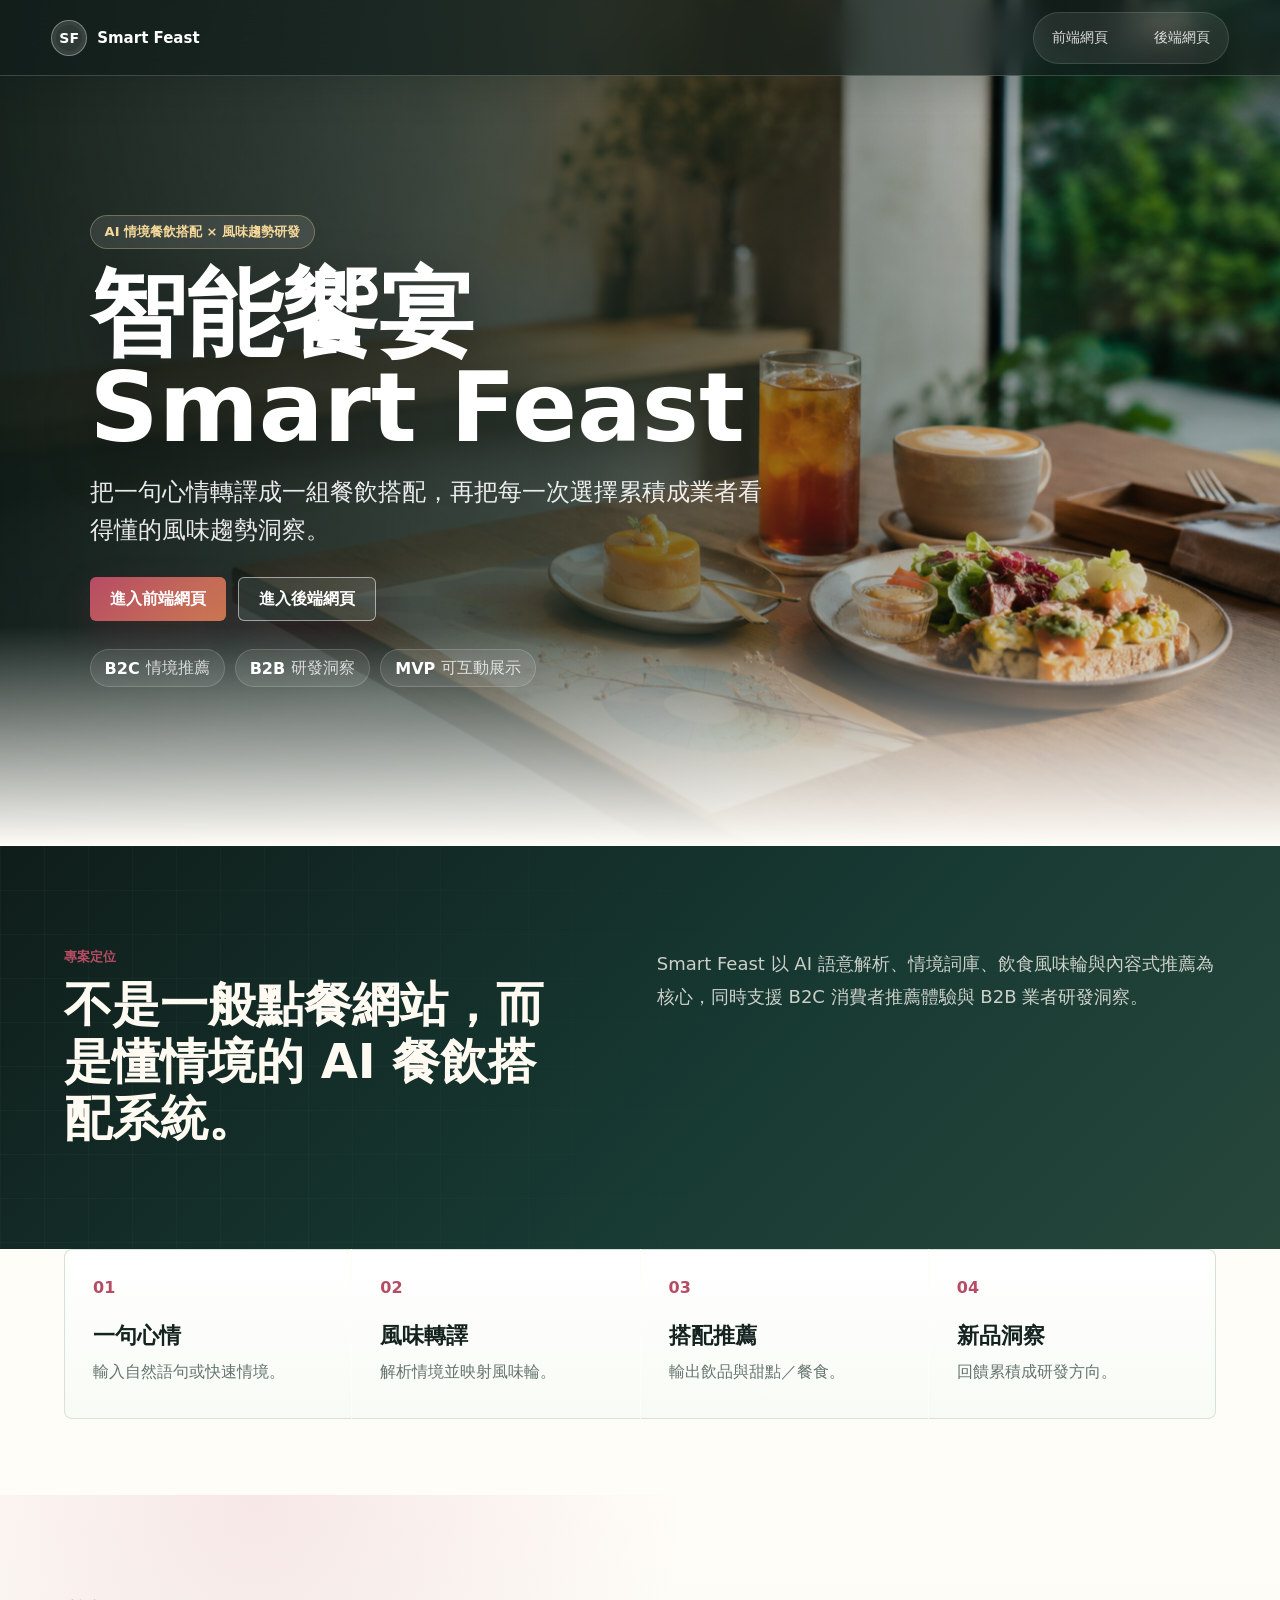
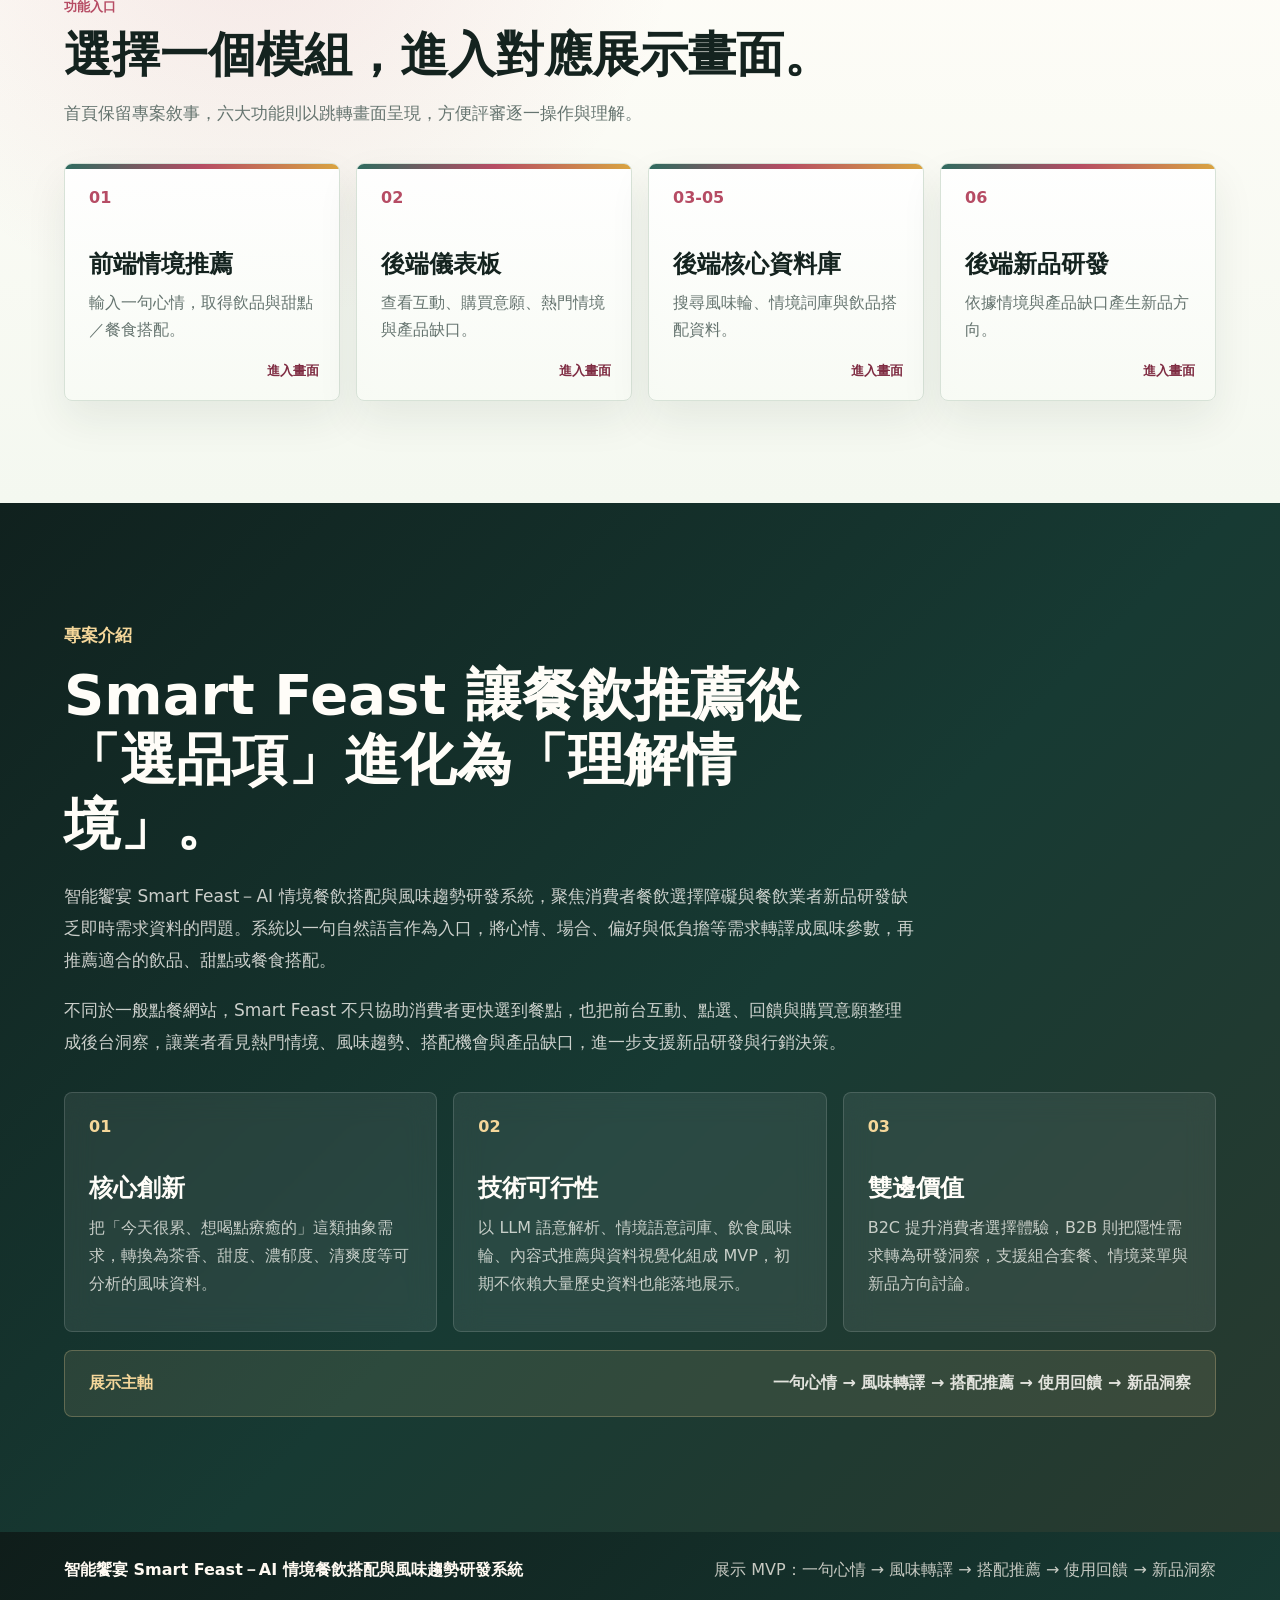
==== index.html @ aaa74ed8 "Build Smart Feast competition MVP" ====
<!doctype html>
<html lang="zh-Hant">
  <head>
    <meta charset="utf-8" />
    <meta name="viewport" content="width=device-width, initial-scale=1" />
    <title>智能饗宴 Smart Feast－AI 情境餐飲搭配與風味趨勢研發系統</title>
    <link rel="stylesheet" href="./styles.css" />
  </head>
  <body>
    <header class="site-header">
      <a class="brand" href="./index.html" aria-label="Smart Feast 首頁">
        <span class="brand-mark">SF</span>
        <span>Smart Feast</span>
      </a>
      <nav aria-label="主要導覽">
        <a href="./frontend.html">前端網頁</a>
        <a href="./backend.html">後端網頁</a>
      </nav>
    </header>

    <main id="top">
      <section class="hero" aria-label="智能饗宴介紹">
        <img class="hero-image" src="./smart-feast-hero.png" alt="咖啡廳桌面上的飲品、甜點與餐食搭配" />
        <div class="hero-shade"></div>
        <div class="hero-content">
          <p class="eyebrow">AI 情境餐飲搭配 × 風味趨勢研發</p>
          <h1>智能饗宴 Smart Feast</h1>
          <p class="hero-subtitle">把一句心情轉譯成一組餐飲搭配，再把每一次選擇累積成業者看得懂的風味趨勢洞察。</p>
          <div class="hero-actions">
            <a class="primary-action" href="./frontend.html">進入前端網頁</a>
            <a class="secondary-action" href="./backend.html">進入後端網頁</a>
          </div>
          <div class="hero-proof" aria-label="系統重點">
            <span><strong>B2C</strong> 情境推薦</span>
            <span><strong>B2B</strong> 研發洞察</span>
            <span><strong>MVP</strong> 可互動展示</span>
          </div>
        </div>
      </section>

      <section class="intro-band" aria-label="系統定位">
        <div>
          <p class="section-kicker">專案定位</p>
          <h2>不是一般點餐網站，而是懂情境的 AI 餐飲搭配系統。</h2>
        </div>
        <p>Smart Feast 以 AI 語意解析、情境詞庫、飲食風味輪與內容式推薦為核心，同時支援 B2C 消費者推薦體驗與 B2B 業者研發洞察。</p>
      </section>

      <section class="flow-band" aria-label="Smart Feast 系統流程">
        <div class="flow-step"><span>01</span><strong>一句心情</strong><p>輸入自然語句或快速情境。</p></div>
        <div class="flow-step"><span>02</span><strong>風味轉譯</strong><p>解析情境並映射風味輪。</p></div>
        <div class="flow-step"><span>03</span><strong>搭配推薦</strong><p>輸出飲品與甜點／餐食。</p></div>
        <div class="flow-step"><span>04</span><strong>新品洞察</strong><p>回饋累積成研發方向。</p></div>
      </section>

      <section class="feature-gateway" aria-label="功能跳轉入口">
        <div class="section-heading">
          <p class="section-kicker">功能入口</p>
          <h2>選擇一個模組，進入對應展示畫面。</h2>
          <p class="section-desc">首頁保留專案敘事，六大功能則以跳轉畫面呈現，方便評審逐一操作與理解。</p>
        </div>
        <div class="gateway-grid">
          <a href="./frontend.html"><span>01</span><strong>前端情境推薦</strong><p>輸入一句心情，取得飲品與甜點／餐食搭配。</p></a>
          <a href="./backend.html#dashboard"><span>02</span><strong>後端儀表板</strong><p>查看互動、購買意願、熱門情境與產品缺口。</p></a>
          <a href="./backend.html#databases"><span>03-05</span><strong>後端核心資料庫</strong><p>搜尋風味輪、情境詞庫與飲品搭配資料。</p></a>
          <a href="./backend.html#innovation"><span>06</span><strong>後端新品研發</strong><p>依據情境與產品缺口產生新品方向。</p></a>
        </div>
      </section>

      <section class="homepage-introduction" aria-label="專案完整介紹">
        <div class="intro-copy">
          <p class="section-kicker">專案介紹</p>
          <h2>Smart Feast 讓餐飲推薦從「選品項」進化為「理解情境」。</h2>
          <p>智能饗宴 Smart Feast－AI 情境餐飲搭配與風味趨勢研發系統，聚焦消費者餐飲選擇障礙與餐飲業者新品研發缺乏即時需求資料的問題。系統以一句自然語言作為入口，將心情、場合、偏好與低負擔等需求轉譯成風味參數，再推薦適合的飲品、甜點或餐食搭配。</p>
          <p>不同於一般點餐網站，Smart Feast 不只協助消費者更快選到餐點，也把前台互動、點選、回饋與購買意願整理成後台洞察，讓業者看見熱門情境、風味趨勢、搭配機會與產品缺口，進一步支援新品研發與行銷決策。</p>
        </div>

        <div class="intro-detail-grid">
          <article>
            <span>01</span>
            <h3>核心創新</h3>
            <p>把「今天很累、想喝點療癒的」這類抽象需求，轉換為茶香、甜度、濃郁度、清爽度等可分析的風味資料。</p>
          </article>
          <article>
            <span>02</span>
            <h3>技術可行性</h3>
            <p>以 LLM 語意解析、情境語意詞庫、飲食風味輪、內容式推薦與資料視覺化組成 MVP，初期不依賴大量歷史資料也能落地展示。</p>
          </article>
          <article>
            <span>03</span>
            <h3>雙邊價值</h3>
            <p>B2C 提升消費者選擇體驗，B2B 則把隱性需求轉為研發洞察，支援組合套餐、情境菜單與新品方向討論。</p>
          </article>
        </div>

        <div class="closing-statement">
          <strong>展示主軸</strong>
          <p>一句心情 → 風味轉譯 → 搭配推薦 → 使用回饋 → 新品洞察</p>
        </div>
      </section>

      <section id="frontdesk" class="workspace-section screen-section" data-screen="frontdesk" aria-labelledby="frontdesk-title">
        <a class="back-home" href="#top" data-screen-link="home">返回首頁</a>
        <div class="section-heading">
          <p class="section-kicker">一、前台介面規劃</p>
          <h2 id="frontdesk-title">輸入情境，取得可調整的飲品 × 甜點／餐食推薦。</h2>
          <p class="section-desc">此區模擬消費者前台，可輸入任意情境，也可點選常見情境按鈕，系統會即時更新推薦、標籤與風味參數。</p>
        </div>

        <div class="frontdesk-layout">
          <div class="input-panel">
            <label for="mood-input">今天的情境或心情</label>
            <textarea id="mood-input" rows="5">今天壓力很大，想喝點療癒但不要太甜的。</textarea>

            <div class="quick-prompts" aria-label="快速情境">
              <button type="button" data-prompt="今天很累，想喝點療癒的。">療癒</button>
              <button type="button" data-prompt="下午需要提神，但不想太厚重。">提神</button>
              <button type="button" data-prompt="明天要約會，想找有氣氛的甜點飲料。">約會</button>
              <button type="button" data-prompt="想犒賞自己，想要有儀式感的搭配。">犒賞</button>
              <button type="button" data-prompt="今天想吃低負擔、清爽一點的組合。">低負擔</button>
            </div>

            <button class="run-button" type="button" id="analyze-button">AI 風味轉譯與推薦</button>
          </div>

          <div class="analysis-panel" aria-live="polite">
            <div class="analysis-header">
              <div>
                <p class="muted-label">AI 解析結果</p>
                <h3 id="recommendation-title">療癒低負擔組合</h3>
              </div>
              <span id="confidence-pill" class="confidence-pill">匹配度 92%</span>
            </div>

            <div id="tag-output" class="tag-output"></div>

            <div class="recommendation-grid">
              <article class="recommendation-item">
                <p>飲品</p>
                <h4 id="drink-name">桂花烏龍拿鐵</h4>
                <span id="drink-note">茶香柔和、奶香中等，帶有安定感。</span>
              </article>
              <article class="recommendation-item">
                <p>甜點／餐食</p>
                <h4 id="food-name">蜂蜜檸檬磅蛋糕</h4>
                <span id="food-note">酸甜收尾，降低厚重感。</span>
              </article>
            </div>

            <div class="signature-layout">
              <div class="flavor-wheel-visual" id="flavor-wheel-visual" aria-label="風味輪視覺化">
                <div class="wheel-core">
                  <strong>Flavor</strong>
                  <span>Wheel</span>
                </div>
              </div>
              <p class="signature-copy">風味輪會依據推薦結果同步更新，協助評審快速理解「抽象情境」如何被轉成可計算的味覺參數。</p>
            </div>

            <div class="flavor-meter" aria-label="風味參數">
              <div><span>甜度</span><meter id="sweet-meter" min="0" max="100" value="46"></meter></div>
              <div><span>酸度</span><meter id="acid-meter" min="0" max="100" value="38"></meter></div>
              <div><span>濃郁</span><meter id="rich-meter" min="0" max="100" value="52"></meter></div>
              <div><span>清爽</span><meter id="fresh-meter" min="0" max="100" value="64"></meter></div>
              <div><span>茶香</span><meter id="tea-meter" min="0" max="100" value="76"></meter></div>
            </div>

            <p id="recommendation-reason" class="reason-text">系統判斷語句中包含壓力、療癒與低甜需求，因此選擇茶香明顯、甜度中低且收尾清爽的搭配。</p>

            <div class="feedback-row" aria-label="使用者回饋">
              <button type="button" data-feedback="like">喜歡</button>
              <button type="button" data-feedback="less-sweet">太甜</button>
              <button type="button" data-feedback="lighter">想更清爽</button>
              <button type="button" data-feedback="buy">願意購買</button>
            </div>
          </div>
        </div>
      </section>

      <section id="dashboard" class="workspace-section dashboard-section screen-section" data-screen="dashboard" aria-labelledby="dashboard-title">
        <a class="back-home" href="#top" data-screen-link="home">返回首頁</a>
        <div class="section-heading">
          <p class="section-kicker">二、後台儀表板規劃</p>
          <h2 id="dashboard-title">將前台互動轉為情境趨勢、風味偏好與搭配洞察。</h2>
          <p class="section-desc">前台點選與回饋會回流到後台，形成業者可讀的情境需求、熱門搭配與產品缺口。</p>
        </div>

        <div class="dashboard-layout">
          <div class="metric-strip" aria-label="後台指標">
            <div>
              <span>今日互動</span>
              <strong id="metric-interactions">128</strong>
            </div>
            <div>
              <span>購買意願</span>
              <strong id="metric-intent">63%</strong>
            </div>
            <div>
              <span>最高情境</span>
              <strong id="metric-context">療癒</strong>
            </div>
            <div>
              <span>產品缺口</span>
              <strong id="metric-gap">低甜茶香</strong>
            </div>
          </div>

          <div class="chart-panel">
            <div class="panel-heading">
              <h3>情境需求分布</h3>
              <select id="dashboard-filter" aria-label="切換儀表板資料">
                <option value="today">今日</option>
                <option value="week">本週</option>
                <option value="mvp">MVP 測試</option>
              </select>
            </div>
            <div id="context-bars" class="bar-chart"></div>
          </div>

          <div class="chart-panel">
            <div class="panel-heading">
              <h3>熱門搭配排行</h3>
              <span class="muted-label">依點選與購買意願排序</span>
            </div>
            <ol id="pairing-ranking" class="ranking-list"></ol>
          </div>
        </div>
      </section>

      <section id="databases" class="workspace-section screen-section" data-screen="databases" aria-labelledby="database-title">
        <a class="back-home" href="#top" data-screen-link="home">返回首頁</a>
        <div class="section-heading">
          <p class="section-kicker">三至五、核心資料庫</p>
          <h2 id="database-title">風味輪、情境詞庫與搭配資料庫可被查詢、篩選與連動。</h2>
          <p class="section-desc">資料庫以 MVP 可落地為前提，先用標籤、詞庫與內容式規則完成推薦，再逐步擴充為更完整的資料分析系統。</p>
        </div>

        <div class="database-toolbar">
          <input id="database-search" type="search" placeholder="搜尋：療癒、茶香、低負擔、桂花..." />
          <div class="tab-list" role="tablist" aria-label="資料庫切換">
            <button type="button" role="tab" aria-selected="true" data-tab="flavor">飲食風味輪</button>
            <button type="button" role="tab" aria-selected="false" data-tab="lexicon">情境語意詞庫</button>
            <button type="button" role="tab" aria-selected="false" data-tab="pairings">飲品 × 甜點餐食</button>
          </div>
        </div>

        <div id="database-output" class="database-grid"></div>
      </section>

      <section id="innovation" class="workspace-section innovation-section screen-section" data-screen="innovation" aria-labelledby="innovation-title">
        <a class="back-home" href="#top" data-screen-link="home">返回首頁</a>
        <div class="section-heading">
          <p class="section-kicker">六、新品研發建議模組</p>
          <h2 id="innovation-title">依據高頻情境與產品缺口，產出可討論的新品方向。</h2>
          <p class="section-desc">此模組將「消費者想要什麼」轉成業者可執行的新品概念、搭配邏輯與測試重點。</p>
        </div>

        <div class="innovation-layout">
          <div class="generator-panel">
            <label for="innovation-context">選擇研發情境</label>
            <select id="innovation-context">
              <option value="療癒">療癒</option>
              <option value="提神">提神</option>
              <option value="約會">約會</option>
              <option value="低負擔">低負擔</option>
              <option value="犒賞">犒賞</option>
            </select>

            <label for="innovation-gap">觀察到的產品缺口</label>
            <select id="innovation-gap">
              <option value="低甜茶香">低甜茶香</option>
              <option value="清爽乳香">清爽乳香</option>
              <option value="酸甜提神">酸甜提神</option>
              <option value="高儀式感甜點">高儀式感甜點</option>
            </select>

            <button class="run-button" type="button" id="generate-idea">產生新品研發建議</button>
          </div>

          <article class="idea-panel" aria-live="polite">
            <p class="muted-label">建議方向</p>
            <h3 id="idea-title">桂花青檸烏龍氣泡飲 × 蜂蜜米香塔</h3>
            <p id="idea-summary">針對「療癒但低負擔」需求，設計茶香明確、甜度較低、尾韻清爽的飲品與輕甜點組合。</p>
            <ul id="idea-points"></ul>
          </article>
        </div>
      </section>
    </main>

    <footer class="site-footer">
      <strong>智能饗宴 Smart Feast－AI 情境餐飲搭配與風味趨勢研發系統</strong>
      <span>展示 MVP：一句心情 → 風味轉譯 → 搭配推薦 → 使用回饋 → 新品洞察</span>
    </footer>

    <script src="./app.js"></script>
  </body>
</html>
---- styles.css ----
:root {
  color-scheme: light;
  --ink: #241c18;
  --muted: #786b60;
  --soft: #f7f2ea;
  --paper: #fffaf2;
  --line: #ded2c4;
  --accent: #b85d2a;
  --accent-dark: #7b351b;
  --green: #516b4a;
  --gold: #d29d43;
  --shadow: 0 18px 50px rgba(51, 32, 18, 0.12);
  font-family: "Noto Sans TC", "PingFang TC", "Microsoft JhengHei", system-ui, sans-serif;
}

* {
  box-sizing: border-box;
}

html {
  scroll-behavior: smooth;
}

body {
  margin: 0;
  color: var(--ink);
  background: #fffaf4;
}

button,
textarea,
input,
select {
  font: inherit;
}

button,
a {
  -webkit-tap-highlight-color: transparent;
}

.site-header {
  position: fixed;
  top: 0;
  left: 0;
  right: 0;
  z-index: 20;
  display: flex;
  align-items: center;
  justify-content: space-between;
  height: 72px;
  padding: 0 clamp(20px, 4vw, 56px);
  background: rgba(36, 28, 24, 0.42);
  color: #fff;
  backdrop-filter: blur(16px);
}

.brand {
  display: inline-flex;
  align-items: center;
  gap: 10px;
  color: #fff;
  text-decoration: none;
  font-weight: 800;
}

.brand-mark {
  display: grid;
  place-items: center;
  width: 36px;
  height: 36px;
  border: 1px solid rgba(255, 255, 255, 0.46);
  border-radius: 50%;
  font-size: 14px;
  letter-spacing: 0;
}

nav {
  display: flex;
  align-items: center;
  gap: clamp(14px, 2vw, 28px);
}

nav a {
  color: rgba(255, 255, 255, 0.84);
  font-size: 14px;
  text-decoration: none;
}

nav a:hover {
  color: #fff;
}

.hero {
  position: relative;
  min-height: 100svh;
  display: flex;
  align-items: center;
  overflow: hidden;
}

.hero-image {
  position: absolute;
  inset: 0;
  width: 100%;
  height: 100%;
  object-fit: cover;
  transform: scale(1.02);
  animation: heroIn 1100ms ease-out both;
}

.hero-shade {
  position: absolute;
  inset: 0;
  background:
    linear-gradient(90deg, rgba(31, 22, 16, 0.82) 0%, rgba(31, 22, 16, 0.62) 38%, rgba(31, 22, 16, 0.14) 76%),
    linear-gradient(0deg, rgba(31, 22, 16, 0.18), rgba(31, 22, 16, 0.18));
}

.hero-content {
  position: relative;
  width: min(720px, calc(100% - 40px));
  margin-left: clamp(20px, 7vw, 96px);
  padding-top: 56px;
  color: #fff;
  animation: contentRise 800ms 160ms ease-out both;
}

.eyebrow,
.section-kicker,
.muted-label {
  margin: 0;
  color: var(--accent);
  font-size: 13px;
  font-weight: 800;
  letter-spacing: 0;
}

.hero .eyebrow {
  color: #f0c078;
}

h1,
h2,
h3,
h4,
p {
  margin-top: 0;
}

h1 {
  margin-bottom: 18px;
  font-size: clamp(48px, 8vw, 96px);
  line-height: 0.98;
  letter-spacing: 0;
}

.hero-subtitle {
  max-width: 620px;
  margin-bottom: 28px;
  color: rgba(255, 255, 255, 0.88);
  font-size: clamp(18px, 2.1vw, 24px);
  line-height: 1.6;
}

.hero-actions,
.feedback-row,
.quick-prompts {
  display: flex;
  flex-wrap: wrap;
  gap: 12px;
}

.primary-action,
.secondary-action,
.run-button,
.feedback-row button,
.quick-prompts button,
.tab-list button {
  min-height: 44px;
  border: 0;
  border-radius: 6px;
  cursor: pointer;
  transition: transform 160ms ease, background 160ms ease, border-color 160ms ease, color 160ms ease;
}

.primary-action,
.secondary-action {
  display: inline-flex;
  align-items: center;
  justify-content: center;
  padding: 0 20px;
  text-decoration: none;
  font-weight: 800;
}

.primary-action,
.run-button {
  background: var(--accent);
  color: #fff;
}

.secondary-action {
  border: 1px solid rgba(255, 255, 255, 0.52);
  color: #fff;
}

.primary-action:hover,
.secondary-action:hover,
.run-button:hover,
.feedback-row button:hover,
.quick-prompts button:hover,
.tab-list button:hover {
  transform: translateY(-2px);
}

.intro-band,
.workspace-section {
  padding: clamp(64px, 8vw, 112px) clamp(20px, 5vw, 72px);
}

.intro-band {
  display: grid;
  grid-template-columns: minmax(280px, 0.9fr) minmax(280px, 1fr);
  gap: clamp(28px, 7vw, 96px);
  align-items: start;
  background: #241c18;
  color: #fffaf2;
}

.intro-band h2,
.section-heading h2 {
  margin: 10px 0 0;
  font-size: clamp(28px, 4vw, 48px);
  line-height: 1.18;
  letter-spacing: 0;
}

.intro-band p:last-child {
  color: rgba(255, 250, 242, 0.78);
  font-size: 18px;
  line-height: 1.8;
}

.section-heading {
  display: grid;
  grid-template-columns: minmax(280px, 760px);
  margin-bottom: 34px;
}

.frontdesk-layout,
.dashboard-layout,
.innovation-layout {
  display: grid;
  gap: 24px;
}

.frontdesk-layout {
  grid-template-columns: minmax(280px, 0.82fr) minmax(320px, 1.18fr);
}

.input-panel,
.analysis-panel,
.chart-panel,
.generator-panel,
.idea-panel {
  border: 1px solid var(--line);
  border-radius: 8px;
  background: rgba(255, 255, 255, 0.72);
  box-shadow: var(--shadow);
}

.input-panel,
.analysis-panel,
.chart-panel,
.generator-panel,
.idea-panel {
  padding: clamp(20px, 3vw, 32px);
}

label {
  display: block;
  margin-bottom: 10px;
  color: var(--muted);
  font-size: 14px;
  font-weight: 800;
}

textarea,
input,
select {
  width: 100%;
  border: 1px solid var(--line);
  border-radius: 6px;
  background: #fffdf8;
  color: var(--ink);
  outline: none;
}

textarea {
  min-height: 150px;
  padding: 16px;
  resize: vertical;
  line-height: 1.7;
}

input,
select {
  min-height: 46px;
  padding: 0 14px;
}

textarea:focus,
input:focus,
select:focus {
  border-color: var(--accent);
  box-shadow: 0 0 0 4px rgba(184, 93, 42, 0.12);
}

.quick-prompts {
  margin: 18px 0;
}

.quick-prompts button,
.feedback-row button,
.tab-list button {
  padding: 0 14px;
  border: 1px solid var(--line);
  background: #fffaf2;
  color: var(--ink);
  font-weight: 700;
}

.run-button {
  width: 100%;
  padding: 0 18px;
  font-weight: 900;
}

.analysis-header,
.panel-heading {
  display: flex;
  align-items: flex-start;
  justify-content: space-between;
  gap: 16px;
  margin-bottom: 20px;
}

.analysis-header h3,
.panel-heading h3,
.idea-panel h3 {
  margin: 4px 0 0;
  font-size: 26px;
  line-height: 1.25;
}

.confidence-pill {
  flex: 0 0 auto;
  display: inline-flex;
  align-items: center;
  min-height: 34px;
  padding: 0 12px;
  border-radius: 999px;
  background: rgba(81, 107, 74, 0.12);
  color: var(--green);
  font-weight: 900;
}

.tag-output {
  display: flex;
  flex-wrap: wrap;
  gap: 8px;
  margin-bottom: 18px;
}

.tag-output span,
.database-card span,
.ranking-list span {
  display: inline-flex;
  align-items: center;
  min-height: 28px;
  padding: 0 10px;
  border-radius: 999px;
  background: rgba(184, 93, 42, 0.12);
  color: var(--accent-dark);
  font-size: 13px;
  font-weight: 800;
}

.recommendation-grid {
  display: grid;
  grid-template-columns: repeat(2, minmax(0, 1fr));
  gap: 14px;
  margin: 18px 0;
}

.recommendation-item {
  padding: 18px;
  border-radius: 8px;
  background: var(--soft);
}

.recommendation-item p {
  margin-bottom: 8px;
  color: var(--muted);
  font-size: 13px;
  font-weight: 800;
}

.recommendation-item h4 {
  margin-bottom: 8px;
  font-size: 22px;
}

.recommendation-item span,
.reason-text {
  color: var(--muted);
  line-height: 1.7;
}

.flavor-meter {
  display: grid;
  grid-template-columns: repeat(5, minmax(90px, 1fr));
  gap: 12px;
  margin: 20px 0;
}

.flavor-meter span {
  display: block;
  margin-bottom: 6px;
  color: var(--muted);
  font-size: 13px;
  font-weight: 800;
}

meter {
  width: 100%;
  height: 12px;
}

.dashboard-section,
.innovation-section {
  background: var(--soft);
}

.dashboard-layout {
  grid-template-columns: 1.15fr 0.85fr;
}

.metric-strip {
  grid-column: 1 / -1;
  display: grid;
  grid-template-columns: repeat(4, minmax(0, 1fr));
  gap: 1px;
  overflow: hidden;
  border: 1px solid var(--line);
  border-radius: 8px;
  background: var(--line);
}

.metric-strip div {
  padding: 22px;
  background: #fffaf2;
}

.metric-strip span {
  display: block;
  margin-bottom: 8px;
  color: var(--muted);
  font-size: 13px;
  font-weight: 800;
}

.metric-strip strong {
  font-size: clamp(26px, 4vw, 42px);
  line-height: 1;
}

.bar-chart {
  display: grid;
  gap: 14px;
}

.bar-row {
  display: grid;
  grid-template-columns: 76px 1fr 48px;
  gap: 12px;
  align-items: center;
}

.bar-track {
  height: 14px;
  overflow: hidden;
  border-radius: 999px;
  background: #eadfce;
}

.bar-fill {
  height: 100%;
  border-radius: inherit;
  background: linear-gradient(90deg, var(--accent), var(--gold));
  transition: width 420ms ease;
}

.ranking-list {
  display: grid;
  gap: 14px;
  margin: 0;
  padding-left: 22px;
}

.ranking-list li {
  padding-left: 8px;
  line-height: 1.55;
}

.ranking-list strong {
  display: block;
}

.ranking-list small {
  color: var(--muted);
}

.database-toolbar {
  display: grid;
  grid-template-columns: minmax(260px, 0.85fr) minmax(320px, 1.15fr);
  gap: 18px;
  align-items: center;
  margin-bottom: 22px;
}

.tab-list {
  display: flex;
  flex-wrap: wrap;
  justify-content: flex-end;
  gap: 10px;
}

.tab-list button[aria-selected="true"] {
  background: var(--ink);
  border-color: var(--ink);
  color: #fff;
}

.database-grid {
  display: grid;
  grid-template-columns: repeat(3, minmax(0, 1fr));
  gap: 16px;
}

.database-card {
  min-height: 188px;
  padding: 20px;
  border: 1px solid var(--line);
  border-radius: 8px;
  background: #fffdf8;
  transition: transform 180ms ease, box-shadow 180ms ease;
}

.database-card:hover {
  transform: translateY(-4px);
  box-shadow: var(--shadow);
}

.database-card h3 {
  margin-bottom: 8px;
  font-size: 22px;
}

.database-card p {
  color: var(--muted);
  line-height: 1.65;
}

.database-card .card-tags {
  display: flex;
  flex-wrap: wrap;
  gap: 8px;
  margin-top: 14px;
}

.innovation-layout {
  grid-template-columns: minmax(280px, 0.72fr) minmax(320px, 1.28fr);
}

.generator-panel label:not(:first-child) {
  margin-top: 18px;
}

.generator-panel .run-button {
  margin-top: 22px;
}

.idea-panel {
  background: #241c18;
  color: #fffaf2;
}

.idea-panel .muted-label {
  color: #f0c078;
}

.idea-panel p {
  color: rgba(255, 250, 242, 0.78);
  line-height: 1.8;
}

.idea-panel ul {
  display: grid;
  gap: 12px;
  margin: 18px 0 0;
  padding: 0;
  list-style: none;
}

.idea-panel li {
  padding: 14px 16px;
  border-left: 3px solid #f0c078;
  background: rgba(255, 255, 255, 0.08);
  border-radius: 6px;
  line-height: 1.65;
}

.site-footer {
  display: flex;
  flex-wrap: wrap;
  justify-content: space-between;
  gap: 14px;
  padding: 28px clamp(20px, 5vw, 72px);
  background: #17110f;
  color: rgba(255, 250, 242, 0.76);
}

.site-footer strong {
  color: #fffaf2;
}

@keyframes heroIn {
  from {
    opacity: 0;
    transform: scale(1.08);
  }
  to {
    opacity: 1;
    transform: scale(1.02);
  }
}

@keyframes contentRise {
  from {
    opacity: 0;
    transform: translateY(24px);
  }
  to {
    opacity: 1;
    transform: translateY(0);
  }
}

@media (max-width: 980px) {
  .site-header {
    height: auto;
    min-height: 68px;
    align-items: flex-start;
    flex-direction: column;
    gap: 10px;
    padding-top: 12px;
    padding-bottom: 12px;
  }

  nav {
    width: 100%;
    overflow-x: auto;
    padding-bottom: 3px;
  }

  nav a {
    flex: 0 0 auto;
  }

  .hero-content {
    padding-top: 116px;
  }

  .intro-band,
  .frontdesk-layout,
  .dashboard-layout,
  .innovation-layout,
  .database-toolbar {
    grid-template-columns: 1fr;
  }

  .tab-list {
    justify-content: flex-start;
  }

  .database-grid {
    grid-template-columns: repeat(2, minmax(0, 1fr));
  }

  .metric-strip,
  .flavor-meter {
    grid-template-columns: repeat(2, minmax(0, 1fr));
  }
}

@media (max-width: 640px) {
  .hero {
    min-height: 780px;
  }

  .hero-shade {
    background: linear-gradient(90deg, rgba(31, 22, 16, 0.86), rgba(31, 22, 16, 0.54));
  }

  .recommendation-grid,
  .database-grid,
  .metric-strip,
  .flavor-meter {
    grid-template-columns: 1fr;
  }

  .analysis-header,
  .panel-heading {
    flex-direction: column;
  }

  .bar-row {
    grid-template-columns: 64px 1fr 42px;
  }
}

/* Visual refinement layer */
:root {
  --ink: #14231f;
  --muted: #65746f;
  --soft: #f2f7ef;
  --paper: #fffdf7;
  --line: #d7e2d7;
  --accent: #b64c64;
  --accent-dark: #7f2d43;
  --green: #2f6b5f;
  --gold: #d9a441;
  --mint: #dfeee5;
  --deep: #0f1d1a;
  --shadow: 0 24px 70px rgba(23, 48, 41, 0.15);
}

body {
  background:
    linear-gradient(180deg, #fffdf8 0%, #f4f8f0 42%, #fffdf8 100%);
}

.site-header {
  height: 76px;
  border-bottom: 1px solid rgba(255, 255, 255, 0.18);
  background: rgba(15, 29, 26, 0.68);
  box-shadow: 0 12px 36px rgba(8, 20, 17, 0.18);
}

.brand {
  font-size: 15px;
  letter-spacing: 0;
}

.brand-mark {
  border: 1px solid rgba(255, 255, 255, 0.38);
  background: rgba(255, 255, 255, 0.12);
  box-shadow: inset 0 0 0 4px rgba(255, 255, 255, 0.04);
}

nav {
  padding: 8px;
  border: 1px solid rgba(255, 255, 255, 0.12);
  border-radius: 999px;
  background: rgba(255, 255, 255, 0.08);
}

nav a {
  padding: 8px 10px;
  border-radius: 999px;
}

nav a:hover {
  background: rgba(255, 255, 255, 0.12);
}

.hero {
  min-height: 94svh;
  isolation: isolate;
}

.hero::after {
  content: "";
  position: absolute;
  left: 0;
  right: 0;
  bottom: 0;
  height: 26%;
  background: linear-gradient(0deg, #fffdf8 0%, rgba(255, 253, 248, 0) 100%);
  z-index: 1;
  pointer-events: none;
}

.hero-image {
  filter: saturate(0.98) contrast(1.04);
}

.hero-shade {
  background:
    linear-gradient(90deg, rgba(9, 24, 20, 0.9) 0%, rgba(21, 43, 37, 0.68) 40%, rgba(21, 43, 37, 0.08) 78%),
    radial-gradient(circle at 18% 56%, rgba(182, 76, 100, 0.18), transparent 32%),
    linear-gradient(0deg, rgba(9, 24, 20, 0.18), rgba(9, 24, 20, 0.08));
  z-index: 0;
}

.hero-content {
  z-index: 2;
  max-width: 760px;
}

.hero .eyebrow {
  display: inline-flex;
  align-items: center;
  min-height: 34px;
  padding: 0 14px;
  border: 1px solid rgba(245, 215, 154, 0.3);
  border-radius: 999px;
  background: rgba(255, 255, 255, 0.1);
  color: #f5d79a;
  backdrop-filter: blur(12px);
}

h1 {
  margin-top: 18px;
  text-wrap: balance;
  text-shadow: 0 18px 52px rgba(0, 0, 0, 0.35);
}

.hero-subtitle {
  max-width: 680px;
  color: rgba(255, 255, 255, 0.9);
}

.primary-action,
.secondary-action,
.run-button {
  box-shadow: 0 14px 34px rgba(127, 45, 67, 0.24);
}

.primary-action,
.run-button {
  background: linear-gradient(135deg, var(--accent), #cc7952);
}

.secondary-action {
  background: rgba(255, 255, 255, 0.1);
  backdrop-filter: blur(12px);
}

.hero-proof {
  display: flex;
  flex-wrap: wrap;
  gap: 10px;
  margin-top: 28px;
}

.hero-proof span {
  display: inline-flex;
  align-items: center;
  min-height: 38px;
  padding: 0 14px;
  border: 1px solid rgba(255, 255, 255, 0.16);
  border-radius: 999px;
  background: rgba(255, 255, 255, 0.09);
  color: rgba(255, 255, 255, 0.78);
  backdrop-filter: blur(14px);
}

.hero-proof strong {
  margin-right: 6px;
  color: #fff;
}

.intro-band {
  position: relative;
  background:
    linear-gradient(135deg, var(--deep), #173a33 58%, #27473b);
}

.intro-band::before {
  content: "";
  position: absolute;
  inset: 0;
  background-image:
    linear-gradient(rgba(255, 255, 255, 0.055) 1px, transparent 1px),
    linear-gradient(90deg, rgba(255, 255, 255, 0.055) 1px, transparent 1px);
  background-size: 44px 44px;
  mask-image: linear-gradient(90deg, rgba(0, 0, 0, 0.5), transparent 70%);
  pointer-events: none;
}

.intro-band > * {
  position: relative;
}

.flow-band {
  display: grid;
  grid-template-columns: repeat(4, minmax(0, 1fr));
  gap: 1px;
  padding: 0 clamp(20px, 5vw, 72px) clamp(52px, 6vw, 80px);
  background: #fffdf8;
}

.flow-step {
  min-height: 170px;
  padding: 28px;
  border-top: 1px solid var(--line);
  border-bottom: 1px solid var(--line);
  background: linear-gradient(180deg, #ffffff, #f8fbf5);
}

.flow-step:first-child {
  border-left: 1px solid var(--line);
  border-radius: 8px 0 0 8px;
}

.flow-step:last-child {
  border-right: 1px solid var(--line);
  border-radius: 0 8px 8px 0;
}

.flow-step span {
  display: block;
  margin-bottom: 24px;
  color: var(--accent);
  font-weight: 900;
}

.flow-step strong {
  display: block;
  margin-bottom: 8px;
  font-size: 22px;
}

.flow-step p {
  margin-bottom: 0;
  color: var(--muted);
  line-height: 1.65;
}

.workspace-section {
  position: relative;
}

.workspace-section::before {
  content: "";
  position: absolute;
  top: 0;
  left: clamp(20px, 5vw, 72px);
  right: clamp(20px, 5vw, 72px);
  height: 1px;
  background: linear-gradient(90deg, transparent, var(--line), transparent);
}

.section-heading {
  grid-template-columns: minmax(280px, 820px);
}

.section-desc {
  max-width: 760px;
  margin: 16px 0 0;
  color: var(--muted);
  font-size: 17px;
  line-height: 1.8;
}

.input-panel,
.analysis-panel,
.chart-panel,
.generator-panel,
.idea-panel,
.database-card {
  border: 1px solid rgba(215, 226, 215, 0.92);
  background:
    linear-gradient(180deg, rgba(255, 255, 255, 0.92), rgba(250, 253, 247, 0.82));
  box-shadow: var(--shadow);
}

.analysis-panel {
  position: relative;
  overflow: hidden;
}

.analysis-loading {
  position: absolute;
  inset: 0;
  z-index: 5;
  display: grid;
  grid-template-columns: auto 1fr;
  place-content: center;
  align-items: center;
  gap: 18px;
  padding: 32px;
  background: rgba(255, 253, 247, 0.94);
  backdrop-filter: blur(10px);
}

.analysis-loading[hidden] {
  display: none;
}

.analysis-loading p {
  margin: 5px 0 0;
  color: var(--muted);
}

.loading-orbit {
  width: 46px;
  height: 46px;
  border: 4px solid var(--mint);
  border-top-color: var(--accent);
  border-radius: 50%;
  animation: loadingSpin 700ms linear infinite;
}

.feedback-status,
.database-count,
.empty-state {
  margin: 14px 0 0;
  color: var(--muted);
  font-size: 13px;
  line-height: 1.6;
}

.feedback-row button.is-recorded {
  border-color: var(--green);
  background: rgba(47, 107, 95, 0.12);
  color: var(--green);
}

.activity-panel {
  grid-column: 1 / -1;
}

.activity-list {
  display: grid;
  grid-template-columns: repeat(5, minmax(0, 1fr));
  gap: 10px;
}

.activity-item {
  display: grid;
  gap: 5px;
  padding: 14px;
  border: 1px solid var(--line);
  border-radius: 8px;
  background: #f8fbf5;
}

.activity-item span {
  color: var(--accent-dark);
  font-size: 13px;
  font-weight: 800;
}

.activity-item small {
  color: var(--muted);
}

@keyframes loadingSpin {
  to { transform: rotate(360deg); }
}

.analysis-panel::before,
.idea-panel::before {
  content: "";
  position: absolute;
  inset: 0 0 auto 0;
  height: 5px;
  background: linear-gradient(90deg, var(--green), var(--accent), var(--gold));
}

textarea,
input,
select {
  border-color: #d3ded5;
  background: rgba(255, 255, 255, 0.88);
  box-shadow: inset 0 1px 0 rgba(255, 255, 255, 0.72);
}

.quick-prompts button,
.feedback-row button,
.tab-list button {
  background: rgba(255, 255, 255, 0.78);
}

.quick-prompts button:hover,
.feedback-row button:hover,
.tab-list button:hover {
  border-color: rgba(182, 76, 100, 0.42);
  color: var(--accent-dark);
  box-shadow: 0 10px 24px rgba(23, 48, 41, 0.09);
}

.confidence-pill {
  background: rgba(47, 107, 95, 0.12);
  color: var(--green);
}

.tag-output span,
.database-card span,
.ranking-list span {
  background: rgba(182, 76, 100, 0.1);
  color: var(--accent-dark);
}

.recommendation-grid {
  gap: 16px;
}

.recommendation-item {
  position: relative;
  overflow: hidden;
  background: linear-gradient(145deg, #f8fbf5, #eef7ee);
}

.recommendation-item::after {
  content: "";
  position: absolute;
  top: 0;
  right: 0;
  width: 72px;
  height: 72px;
  background: linear-gradient(135deg, rgba(217, 164, 65, 0.22), transparent 64%);
}

.signature-layout {
  display: grid;
  grid-template-columns: 168px 1fr;
  gap: 22px;
  align-items: center;
  margin: 22px 0;
  padding: 18px;
  border: 1px solid var(--line);
  border-radius: 8px;
  background:
    linear-gradient(135deg, rgba(223, 238, 229, 0.72), rgba(255, 255, 255, 0.78));
}

.flavor-wheel-visual {
  --p1: 16%;
  --p2: 30%;
  --p3: 49%;
  --p4: 72%;
  position: relative;
  display: grid;
  place-items: center;
  width: 148px;
  aspect-ratio: 1;
  border-radius: 50%;
  background:
    radial-gradient(circle, #fffdf8 0 32%, transparent 33%),
    conic-gradient(
      #b64c64 0 var(--p1),
      #d9a441 var(--p1) var(--p2),
      #2f6b5f var(--p2) var(--p3),
      #70a995 var(--p3) var(--p4),
      #6b7fd7 var(--p4) 100%
    );
  box-shadow: inset 0 0 0 10px rgba(255, 255, 255, 0.68), 0 18px 42px rgba(23, 48, 41, 0.18);
  transition: background 300ms ease;
}

.wheel-core {
  display: grid;
  place-items: center;
  width: 74px;
  height: 74px;
  border-radius: 50%;
  background: #fffdf8;
  box-shadow: 0 6px 20px rgba(23, 48, 41, 0.12);
  line-height: 1.1;
}

.wheel-core strong {
  font-size: 14px;
}

.wheel-core span,
.signature-copy {
  color: var(--muted);
  font-size: 13px;
}

.signature-copy {
  margin: 0;
  line-height: 1.8;
}

meter {
  overflow: hidden;
  border: 0;
  border-radius: 999px;
  background: #dde8de;
}

meter::-webkit-meter-bar {
  border: 0;
  border-radius: 999px;
  background: #dde8de;
}

meter::-webkit-meter-optimum-value {
  border-radius: 999px;
  background: linear-gradient(90deg, var(--green), var(--gold));
}

meter::-moz-meter-bar {
  border-radius: 999px;
  background: linear-gradient(90deg, var(--green), var(--gold));
}

.dashboard-section,
.innovation-section {
  background:
    linear-gradient(180deg, #f2f7ef, #ffffff);
}

.metric-strip {
  border: 0;
  background: transparent;
  gap: 14px;
}

.metric-strip div {
  border: 1px solid var(--line);
  border-radius: 8px;
  background:
    linear-gradient(180deg, #ffffff, #f6faf3);
  box-shadow: 0 16px 40px rgba(23, 48, 41, 0.08);
}

.metric-strip strong {
  color: var(--green);
}

.bar-track {
  height: 16px;
  background: #dfe9df;
}

.bar-fill {
  background: linear-gradient(90deg, var(--green), var(--accent), var(--gold));
}

.ranking-list li {
  padding: 14px 0 14px 8px;
  border-bottom: 1px solid var(--line);
}

.ranking-list li:last-child {
  border-bottom: 0;
}

.database-toolbar {
  padding: 14px;
  border: 1px solid var(--line);
  border-radius: 8px;
  background: rgba(255, 255, 255, 0.68);
  box-shadow: 0 14px 38px rgba(23, 48, 41, 0.07);
}

.database-card {
  position: relative;
  overflow: hidden;
}

.database-card::before {
  content: "";
  position: absolute;
  top: 0;
  left: 0;
  right: 0;
  height: 4px;
  background: linear-gradient(90deg, var(--green), var(--accent), var(--gold));
  opacity: 0.72;
}

.idea-panel {
  position: relative;
  overflow: hidden;
  background:
    linear-gradient(135deg, #10211e, #173a33 58%, #3c2e35);
  color: #fff;
}

.idea-panel .muted-label {
  color: #f5d79a;
}

.idea-panel p {
  color: rgba(255, 255, 255, 0.78);
}

.idea-panel li {
  border-left-color: #f5d79a;
  background: rgba(255, 255, 255, 0.09);
  backdrop-filter: blur(10px);
}

.site-footer {
  background:
    linear-gradient(135deg, #0f1d1a, #173a33);
}

@media (max-width: 980px) {
  .site-header {
    background: rgba(15, 29, 26, 0.82);
  }

  nav {
    border-radius: 8px;
  }

  .flow-band {
    grid-template-columns: repeat(2, minmax(0, 1fr));
  }

  .flow-step,
  .flow-step:first-child,
  .flow-step:last-child {
    border: 1px solid var(--line);
    border-radius: 8px;
  }

  .signature-layout {
    grid-template-columns: 1fr;
  }

  .activity-list {
    grid-template-columns: repeat(2, minmax(0, 1fr));
  }
}

@media (max-width: 640px) {
  h1 {
    font-size: 46px;
  }

  .hero {
    min-height: 760px;
  }

  .hero-content {
    width: calc(100% - 32px);
    margin-left: 16px;
  }

  .hero-proof span,
  .primary-action,
  .secondary-action {
    width: 100%;
  }

  .flow-band {
    grid-template-columns: 1fr;
  }

  .signature-layout {
    justify-items: center;
    text-align: center;
  }

  .activity-list {
    grid-template-columns: 1fr;
  }
}

/* Screen-jump mode */
.feature-gateway {
  padding: clamp(64px, 8vw, 104px) clamp(20px, 5vw, 72px);
  background:
    radial-gradient(circle at 20% 0%, rgba(182, 76, 100, 0.12), transparent 36%),
    linear-gradient(180deg, #fffdf8, #f4f8f0);
}

.gateway-grid {
  display: grid;
  grid-template-columns: repeat(4, minmax(0, 1fr));
  gap: 16px;
}

.gateway-grid a {
  position: relative;
  min-height: 238px;
  padding: 24px;
  overflow: hidden;
  border: 1px solid var(--line);
  border-radius: 8px;
  background:
    linear-gradient(180deg, rgba(255, 255, 255, 0.94), rgba(248, 251, 245, 0.86));
  color: var(--ink);
  text-decoration: none;
  box-shadow: 0 18px 42px rgba(23, 48, 41, 0.08);
  transition: transform 180ms ease, box-shadow 180ms ease, border-color 180ms ease;
}

.gateway-grid a::before {
  content: "";
  position: absolute;
  inset: 0 0 auto 0;
  height: 5px;
  background: linear-gradient(90deg, var(--green), var(--accent), var(--gold));
}

.gateway-grid a::after {
  content: "進入畫面";
  position: absolute;
  right: 20px;
  bottom: 20px;
  color: var(--accent-dark);
  font-size: 13px;
  font-weight: 900;
}

.gateway-grid a:hover {
  transform: translateY(-6px);
  border-color: rgba(182, 76, 100, 0.42);
  box-shadow: 0 28px 68px rgba(23, 48, 41, 0.14);
}

.gateway-grid span {
  display: block;
  margin-bottom: 42px;
  color: var(--accent);
  font-weight: 900;
}

.gateway-grid strong {
  display: block;
  margin-bottom: 10px;
  font-size: 24px;
  line-height: 1.25;
}

.gateway-grid p {
  margin-bottom: 0;
  color: var(--muted);
  line-height: 1.7;
}

.homepage-introduction {
  padding: clamp(72px, 9vw, 124px) clamp(20px, 5vw, 72px);
  background:
    linear-gradient(135deg, #10211e, #173a33 54%, #293a2f);
  color: #fffdf8;
}

.intro-copy {
  max-width: 920px;
}

.intro-copy .section-kicker {
  color: #f5d79a;
}

.intro-copy h2 {
  margin: 12px 0 22px;
  max-width: 820px;
  font-size: clamp(30px, 4.4vw, 56px);
  line-height: 1.16;
}

.intro-copy p {
  max-width: 850px;
  color: rgba(255, 253, 248, 0.78);
  font-size: 17px;
  line-height: 1.9;
}

.intro-detail-grid {
  display: grid;
  grid-template-columns: repeat(3, minmax(0, 1fr));
  gap: 16px;
  margin-top: 34px;
}

.intro-detail-grid article {
  min-height: 240px;
  padding: 24px;
  border: 1px solid rgba(255, 255, 255, 0.14);
  border-radius: 8px;
  background: rgba(255, 255, 255, 0.08);
  backdrop-filter: blur(14px);
}

.intro-detail-grid span {
  display: block;
  margin-bottom: 36px;
  color: #f5d79a;
  font-weight: 900;
}

.intro-detail-grid h3 {
  margin-bottom: 10px;
  font-size: 24px;
}

.intro-detail-grid p {
  margin-bottom: 0;
  color: rgba(255, 253, 248, 0.74);
  line-height: 1.75;
}

.closing-statement {
  display: flex;
  flex-wrap: wrap;
  align-items: center;
  justify-content: space-between;
  gap: 18px;
  margin-top: 18px;
  padding: 22px 24px;
  border: 1px solid rgba(245, 215, 154, 0.26);
  border-radius: 8px;
  background: rgba(245, 215, 154, 0.1);
}

.closing-statement strong {
  color: #f5d79a;
}

.closing-statement p {
  margin: 0;
  color: rgba(255, 253, 248, 0.86);
  font-weight: 900;
}

.back-home {
  display: inline-flex;
  align-items: center;
  min-height: 40px;
  margin-bottom: 24px;
  padding: 0 14px;
  border: 1px solid var(--line);
  border-radius: 999px;
  background: rgba(255, 255, 255, 0.74);
  color: var(--green);
  font-size: 14px;
  font-weight: 900;
  text-decoration: none;
  box-shadow: 0 10px 26px rgba(23, 48, 41, 0.08);
}

.back-home::before {
  content: "<";
  margin-right: 8px;
}

.page-switch {
  display: flex;
  gap: 8px;
}

.page-switch a {
  padding: 8px 13px;
  border-radius: 999px;
}

.page-switch a[aria-current="page"] {
  background: #fff;
  color: var(--deep);
}

.standalone-page .back-home {
  margin-right: 8px;
}

.screen-section {
  animation: screenRise 360ms ease both;
}

body.screen-mode .hero,
body.screen-mode .intro-band,
body.screen-mode .flow-band,
body.screen-mode .feature-gateway,
body.screen-mode .homepage-introduction {
  display: none;
}

body.screen-mode .screen-section {
  display: none;
  min-height: calc(100svh - 72px);
  padding-top: clamp(112px, 12vw, 142px);
}

body.screen-mode .screen-section.is-active {
  display: block;
}

body:not(.screen-mode) .screen-section {
  display: none;
}

body:not(.screen-mode) .site-footer {
  margin-top: 0;
}

nav a.is-active {
  background: rgba(255, 255, 255, 0.16);
  color: #fff;
}

@keyframes screenRise {
  from {
    opacity: 0;
    transform: translateY(14px);
  }
  to {
    opacity: 1;
    transform: translateY(0);
  }
}

@media (max-width: 980px) {
  .gateway-grid {
    grid-template-columns: repeat(2, minmax(0, 1fr));
  }

  .intro-detail-grid {
    grid-template-columns: 1fr;
  }

  body.screen-mode .screen-section {
    min-height: calc(100svh - 116px);
    padding-top: 148px;
  }
}

@media (max-width: 640px) {
  .gateway-grid {
    grid-template-columns: 1fr;
  }

  .gateway-grid a {
    min-height: 196px;
  }
}
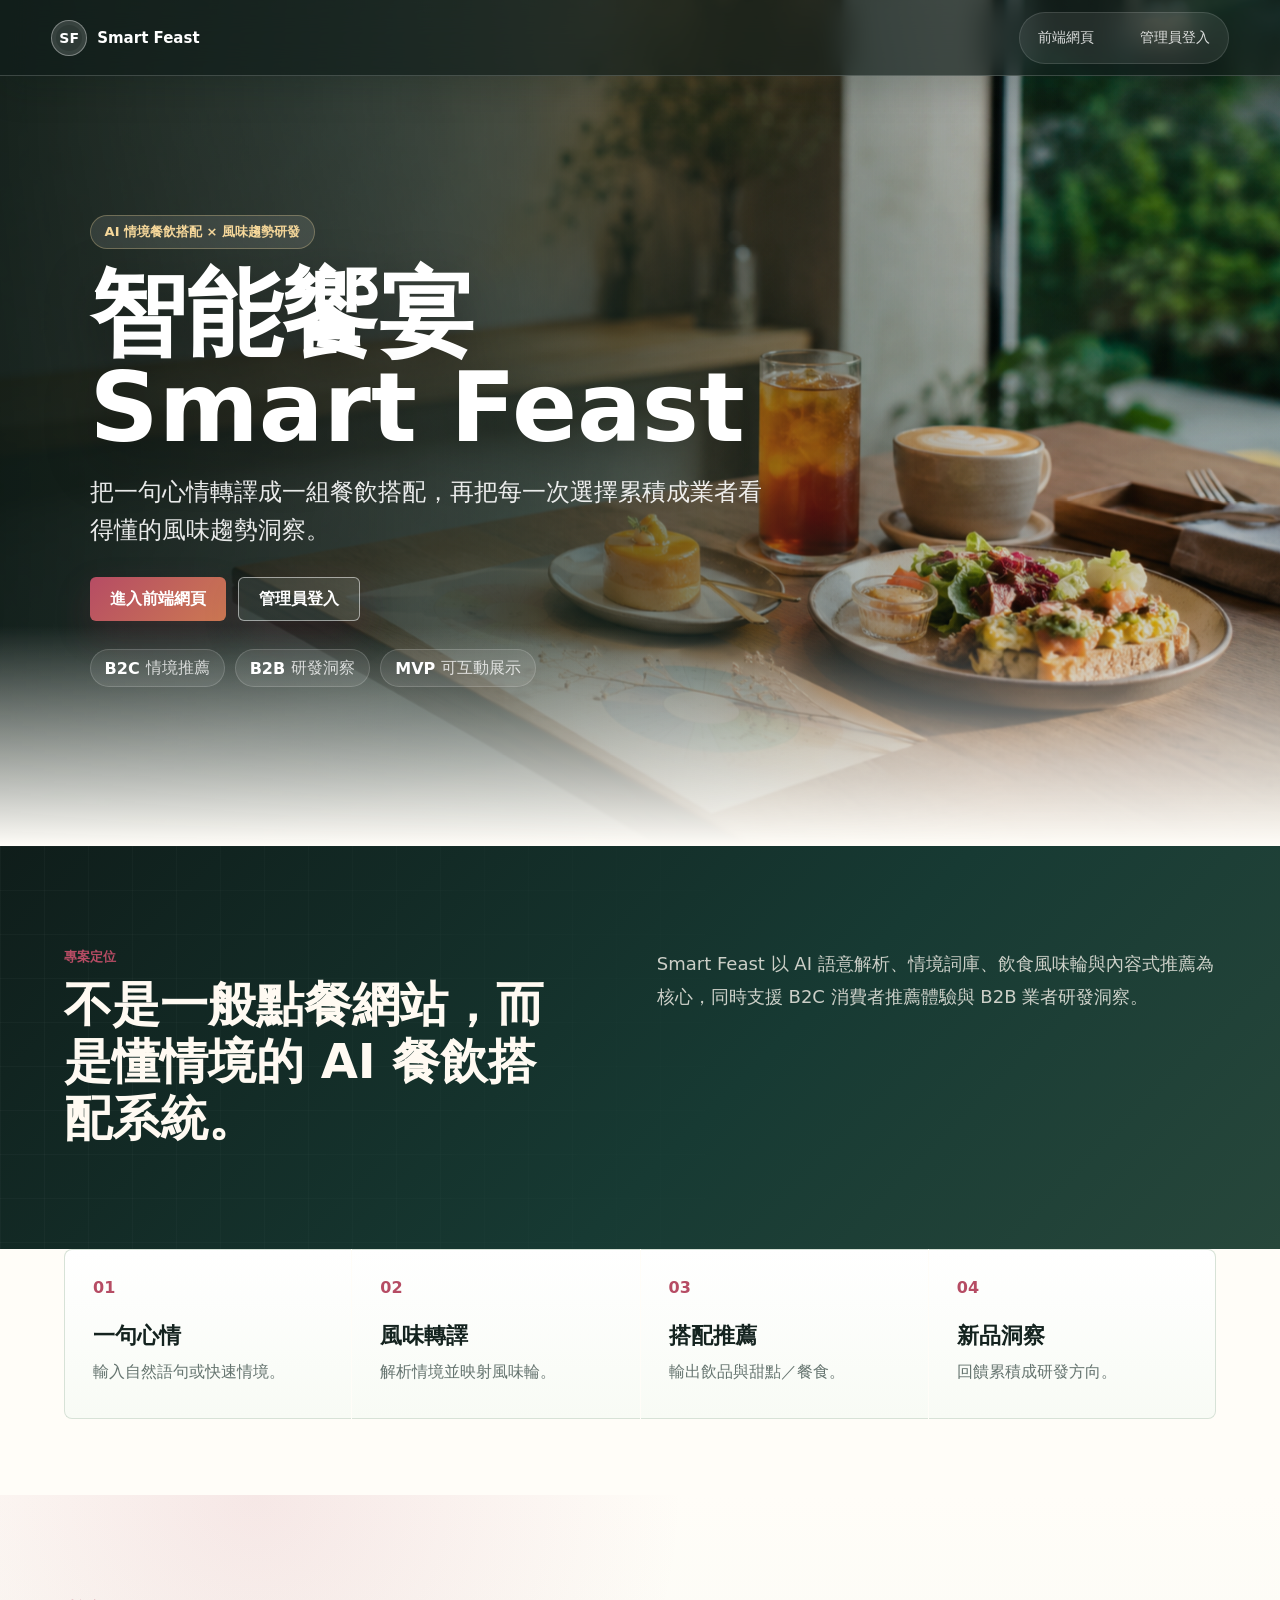
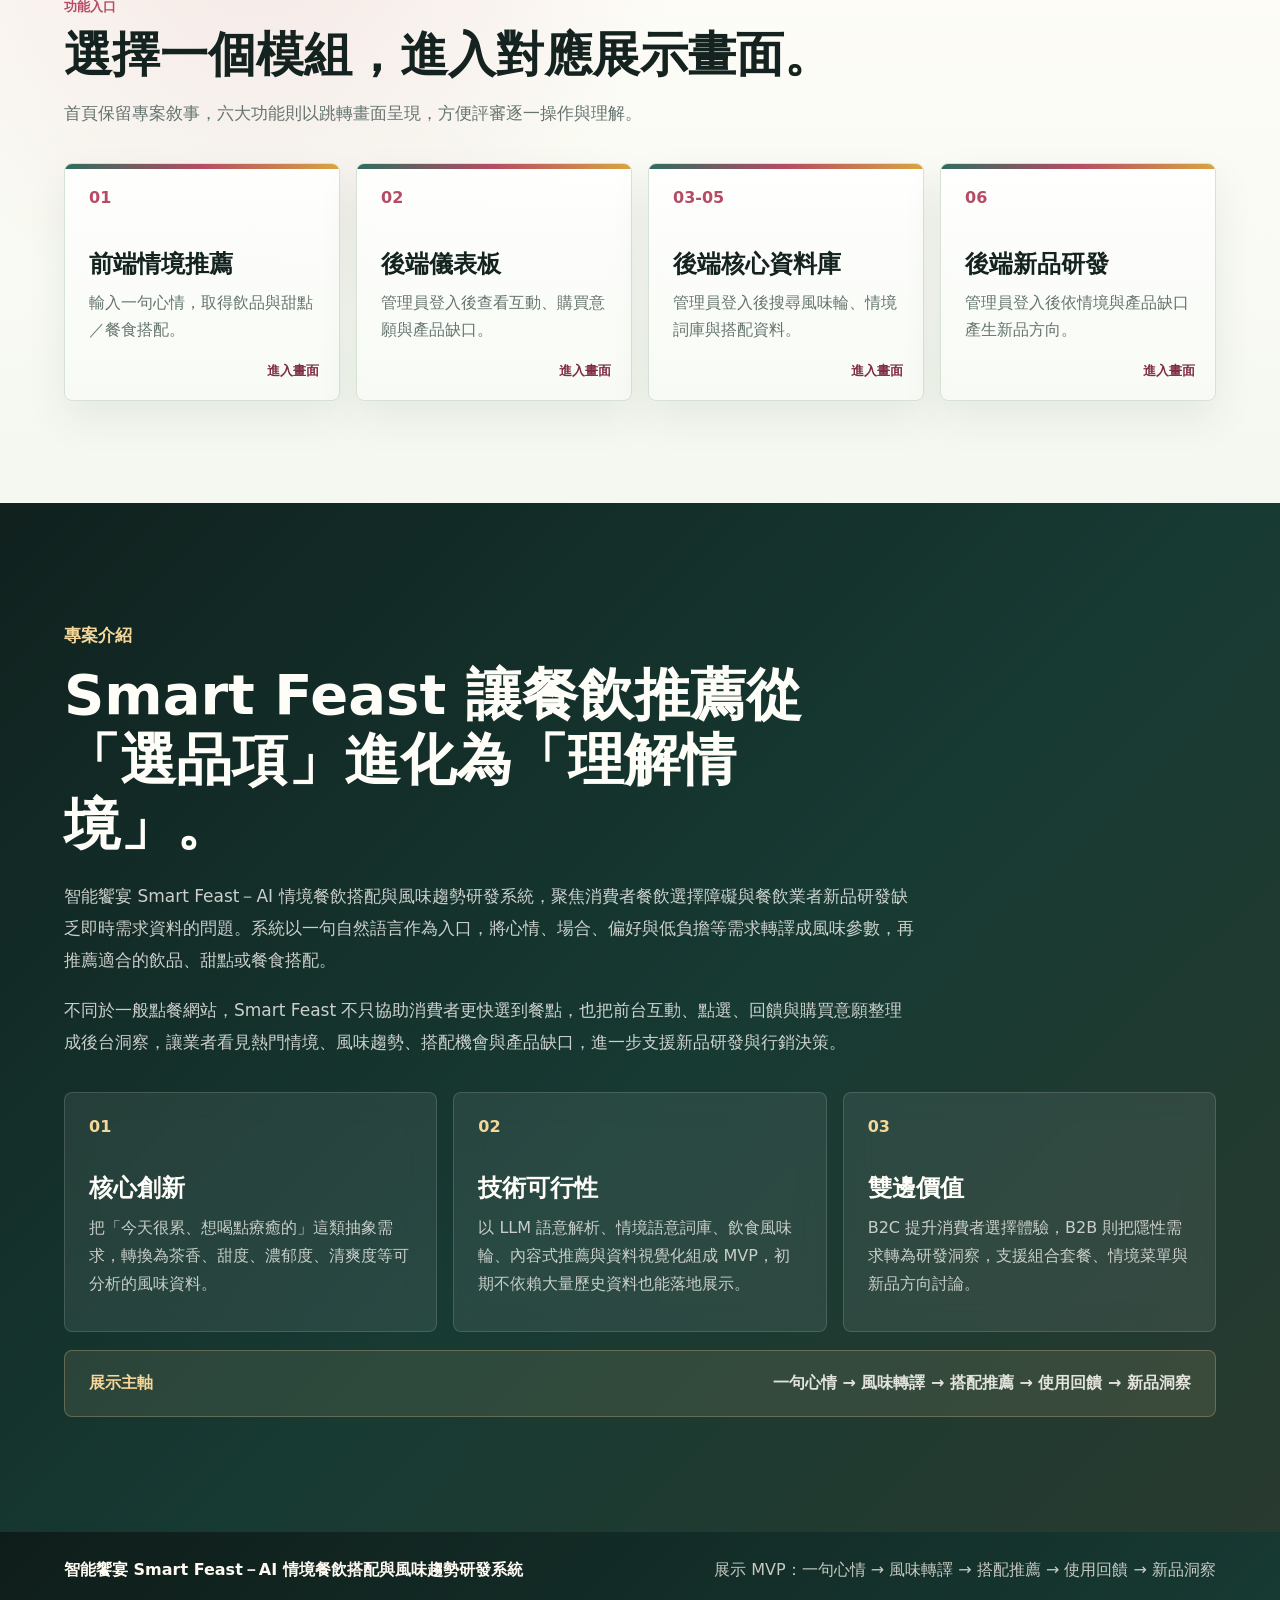
==== commit 908feb3b: "Add demo admin access gate" ====
--- a/index.html
+++ b/index.html
@@ -14,7 +14,7 @@
       </a>
       <nav aria-label="主要導覽">
         <a href="./frontend.html">前端網頁</a>
-        <a href="./backend.html">後端網頁</a>
+        <a href="./admin-login.html">管理員登入</a>
       </nav>
     </header>
 
@@ -28,7 +28,7 @@
           <p class="hero-subtitle">把一句心情轉譯成一組餐飲搭配，再把每一次選擇累積成業者看得懂的風味趨勢洞察。</p>
           <div class="hero-actions">
             <a class="primary-action" href="./frontend.html">進入前端網頁</a>
-            <a class="secondary-action" href="./backend.html">進入後端網頁</a>
+            <a class="secondary-action" href="./admin-login.html">管理員登入</a>
           </div>
           <div class="hero-proof" aria-label="系統重點">
             <span><strong>B2C</strong> 情境推薦</span>
@@ -61,9 +61,9 @@
         </div>
         <div class="gateway-grid">
           <a href="./frontend.html"><span>01</span><strong>前端情境推薦</strong><p>輸入一句心情，取得飲品與甜點／餐食搭配。</p></a>
-          <a href="./backend.html#dashboard"><span>02</span><strong>後端儀表板</strong><p>查看互動、購買意願、熱門情境與產品缺口。</p></a>
-          <a href="./backend.html#databases"><span>03-05</span><strong>後端核心資料庫</strong><p>搜尋風味輪、情境詞庫與飲品搭配資料。</p></a>
-          <a href="./backend.html#innovation"><span>06</span><strong>後端新品研發</strong><p>依據情境與產品缺口產生新品方向。</p></a>
+          <a href="./admin-login.html?next=dashboard"><span>02</span><strong>後端儀表板</strong><p>管理員登入後查看互動、購買意願與產品缺口。</p></a>
+          <a href="./admin-login.html?next=databases"><span>03-05</span><strong>後端核心資料庫</strong><p>管理員登入後搜尋風味輪、情境詞庫與搭配資料。</p></a>
+          <a href="./admin-login.html?next=innovation"><span>06</span><strong>後端新品研發</strong><p>管理員登入後依情境與產品缺口產生新品方向。</p></a>
         </div>
       </section>
 
--- a/styles.css
+++ b/styles.css
@@ -89,6 +89,108 @@
 
 nav a:hover {
   color: #fff;
+}
+
+.nav-logout {
+  padding: 8px 12px;
+  border: 1px solid rgba(255, 255, 255, 0.24);
+  border-radius: 999px;
+  background: transparent;
+  color: rgba(255, 255, 255, 0.84);
+  cursor: pointer;
+}
+
+.nav-logout:hover {
+  background: rgba(255, 255, 255, 0.12);
+  color: #fff;
+}
+
+.login-page {
+  min-height: 100svh;
+  background:
+    linear-gradient(135deg, rgba(9, 24, 20, 0.88), rgba(23, 58, 51, 0.76)),
+    url("./smart-feast-hero.png") center / cover fixed;
+}
+
+.login-main {
+  display: grid;
+  place-items: center;
+  min-height: 100svh;
+  padding: 104px 20px 40px;
+}
+
+.login-card {
+  width: min(460px, 100%);
+  padding: clamp(28px, 5vw, 44px);
+  border: 1px solid rgba(255, 255, 255, 0.22);
+  border-radius: 14px;
+  background: rgba(255, 253, 247, 0.94);
+  box-shadow: 0 32px 90px rgba(5, 18, 14, 0.34);
+  backdrop-filter: blur(18px);
+}
+
+.login-lock {
+  display: grid;
+  place-items: center;
+  width: 54px;
+  height: 54px;
+  margin-bottom: 22px;
+  border-radius: 50%;
+  background: var(--mint);
+  color: var(--green);
+  font-size: 24px;
+}
+
+.login-card h1 {
+  margin-bottom: 12px;
+  font-size: clamp(32px, 7vw, 48px);
+  line-height: 1.1;
+  color: var(--ink);
+  text-shadow: none;
+}
+
+.login-card > p {
+  color: var(--muted);
+  line-height: 1.7;
+}
+
+.login-form {
+  display: grid;
+  gap: 14px;
+  margin-top: 26px;
+}
+
+.login-form label {
+  font-size: 14px;
+  font-weight: 800;
+}
+
+.login-form input {
+  width: 100%;
+  min-height: 48px;
+  padding: 0 14px;
+  border: 1px solid var(--line);
+  border-radius: 8px;
+}
+
+.login-form .run-button {
+  margin-top: 6px;
+}
+
+.login-error {
+  min-height: 24px;
+  margin: 0;
+  color: #a22f4b;
+  font-size: 14px;
+  font-weight: 800;
+}
+
+.login-note {
+  margin: 22px 0 0;
+  padding-top: 18px;
+  border-top: 1px solid var(--line);
+  color: var(--muted);
+  font-size: 12px;
 }
 
 .hero {
